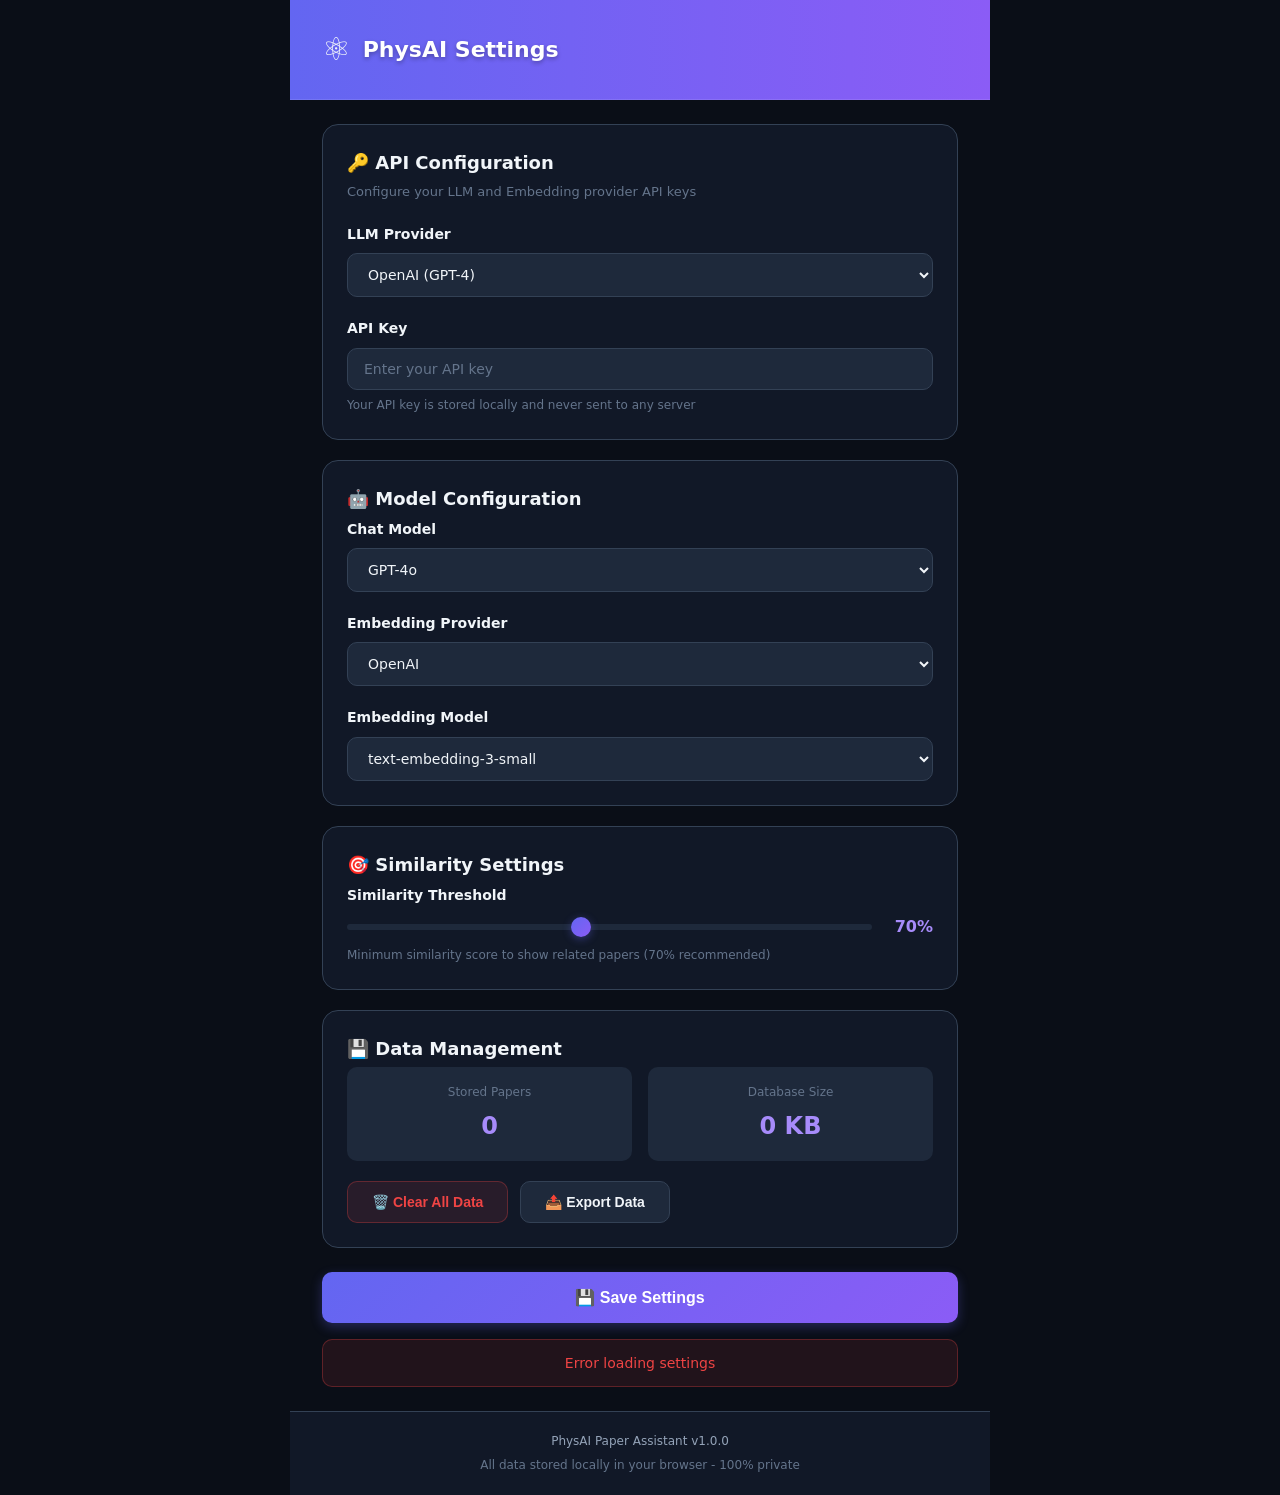
==== PhysAI-Paper-Assistant/settings/index.html @ 81713b88 "Add files via upload" ====
<!DOCTYPE html>
<html lang="en">
<head>
  <meta charset="UTF-8">
  <meta name="viewport" content="width=device-width, initial-scale=1.0">
  <title>PhysAI Paper Assistant - Settings</title>
  <link rel="stylesheet" href="styles.css">
</head>
<body>
  <div class="settings-container">
    <!-- Header -->
    <div class="settings-header">
      <div class="logo">
        <span class="logo-icon">⚛️</span>
        <span class="logo-text">PhysAI Settings</span>
      </div>
    </div>

    <!-- Main Content -->
    <div class="settings-content">
      <!-- API Configuration -->
      <section class="settings-section">
        <h2>🔑 API Configuration</h2>
        <p class="section-desc">Configure your LLM and Embedding provider API keys</p>
        
        <div class="form-group">
          <label for="llmProvider">LLM Provider</label>
          <select id="llmProvider">
            <option value="openai">OpenAI (GPT-4)</option>
            <option value="gemini">Google Gemini</option>
            <option value="grok">xAI Grok</option>
            <option value="claude">Anthropic Claude</option>
          </select>
        </div>

        <div class="form-group">
          <label for="apiKey">API Key</label>
          <input type="password" id="apiKey" placeholder="Enter your API key">
          <span class="hint">Your API key is stored locally and never sent to any server</span>
        </div>
      </section>

      <!-- Model Configuration -->
      <section class="settings-section">
        <h2>🤖 Model Configuration</h2>
        
        <div class="form-group">
          <label for="chatModel">Chat Model</label>
          <select id="chatModel">
            <optgroup label="OpenAI">
              <option value="gpt-4o">GPT-4o</option>
              <option value="gpt-4-turbo">GPT-4 Turbo</option>
              <option value="gpt-3.5-turbo">GPT-3.5 Turbo</option>
            </optgroup>
            <optgroup label="Gemini">
              <option value="gemini-1.5-pro">Gemini 1.5 Pro</option>
              <option value="gemini-1.5-flash">Gemini 1.5 Flash</option>
            </optgroup>
            <optgroup label="Grok">
              <option value="grok-2">Grok-2</option>
              <option value="grok-beta">Grok-Beta</option>
            </optgroup>
            <optgroup label="Claude">
              <option value="claude-3-5-sonnet-20241022">Claude 3.5 Sonnet</option>
              <option value="claude-3-opus-20240229">Claude 3 Opus</option>
            </optgroup>
          </select>
        </div>

        <div class="form-group">
          <label for="embeddingProvider">Embedding Provider</label>
          <select id="embeddingProvider">
            <option value="openai">OpenAI</option>
            <option value="gemini">Google Gemini</option>
          </select>
        </div>

        <div class="form-group">
          <label for="embeddingModel">Embedding Model</label>
          <select id="embeddingModel">
            <optgroup label="OpenAI">
              <option value="text-embedding-3-large">text-embedding-3-large</option>
              <option value="text-embedding-3-small" selected>text-embedding-3-small</option>
              <option value="text-embedding-ada-002">text-embedding-ada-002</option>
            </optgroup>
            <optgroup label="Gemini">
              <option value="embedding-001">embedding-001</option>
            </optgroup>
          </select>
        </div>
      </section>

      <!-- Similarity Settings -->
      <section class="settings-section">
        <h2>🎯 Similarity Settings</h2>
        
        <div class="form-group">
          <label for="similarityThreshold">Similarity Threshold</label>
          <div class="slider-group">
            <input type="range" id="similarityThreshold" min="50" max="95" value="70">
            <span id="thresholdValue">70%</span>
          </div>
          <span class="hint">Minimum similarity score to show related papers (70% recommended)</span>
        </div>
      </section>

      <!-- Data Management -->
      <section class="settings-section">
        <h2>💾 Data Management</h2>
        
        <div class="data-stats">
          <div class="stat-item">
            <span class="stat-label">Stored Papers</span>
            <span class="stat-value" id="paperCount">0</span>
          </div>
          <div class="stat-item">
            <span class="stat-label">Database Size</span>
            <span class="stat-value" id="dbSize">0 KB</span>
          </div>
        </div>

        <div class="button-group">
          <button class="btn danger" id="clearData">
            🗑️ Clear All Data
          </button>
          <button class="btn secondary" id="exportData">
            📤 Export Data
          </button>
        </div>
      </section>

      <!-- Save Button -->
      <div class="settings-actions">
        <button class="btn primary" id="saveSettings">
          💾 Save Settings
        </button>
      </div>

      <!-- Status Message -->
      <div class="status-message" id="statusMessage"></div>
    </div>

    <!-- Footer -->
    <div class="settings-footer">
      <p>PhysAI Paper Assistant v1.0.0</p>
      <p>All data stored locally in your browser - 100% private</p>
    </div>
  </div>

  <script src="settings.js"></script>
</body>
</html>
---- PhysAI-Paper-Assistant/settings/styles.css ----
/**
 * PhysAI Paper Assistant - Settings Page Styles
 * Dark physics theme with deep blue and purple
 */

* {
  margin: 0;
  padding: 0;
  box-sizing: border-box;
}

:root {
  --bg-primary: #0a0e17;
  --bg-secondary: #111827;
  --bg-tertiary: #1e293b;
  --accent-primary: #6366f1;
  --accent-secondary: #8b5cf6;
  --accent-glow: #a78bfa;
  --text-primary: #f1f5f9;
  --text-secondary: #94a3b8;
  --text-muted: #64748b;
  --border: #334155;
  --success: #10b981;
  --error: #ef4444;
  --warning: #f59e0b;
}

body {
  font-family: 'Segoe UI', system-ui, -apple-system, sans-serif;
  background: var(--bg-primary);
  color: var(--text-primary);
  min-height: 100vh;
  line-height: 1.6;
}

.settings-container {
  max-width: 700px;
  margin: 0 auto;
  min-height: 100vh;
  display: flex;
  flex-direction: column;
}

/* Header */
.settings-header {
  display: flex;
  justify-content: space-between;
  align-items: center;
  padding: 24px 32px;
  background: linear-gradient(90deg, var(--accent-primary) 0%, var(--accent-secondary) 100%);
  border-bottom: 1px solid rgba(255, 255, 255, 0.1);
}

.logo {
  display: flex;
  align-items: center;
  gap: 12px;
}

.logo-icon {
  font-size: 32px;
}

.logo-text {
  font-size: 22px;
  font-weight: 700;
  color: white;
  text-shadow: 0 2px 4px rgba(0, 0, 0, 0.3);
}

/* Main Content */
.settings-content {
  flex: 1;
  padding: 24px 32px;
}

/* Sections */
.settings-section {
  background: var(--bg-secondary);
  border: 1px solid var(--border);
  border-radius: 16px;
  padding: 24px;
  margin-bottom: 20px;
}

.settings-section h2 {
  font-size: 18px;
  font-weight: 600;
  color: var(--text-primary);
  margin-bottom: 4px;
}

.section-desc {
  font-size: 13px;
  color: var(--text-muted);
  margin-bottom: 20px;
}

/* Form Groups */
.form-group {
  margin-bottom: 20px;
}

.form-group:last-child {
  margin-bottom: 0;
}

.form-group label {
  display: block;
  font-size: 14px;
  font-weight: 600;
  color: var(--text-primary);
  margin-bottom: 8px;
}

.form-group input[type="text"],
.form-group input[type="password"],
.form-group select {
  width: 100%;
  padding: 12px 16px;
  background: var(--bg-tertiary);
  border: 1px solid var(--border);
  border-radius: 10px;
  color: var(--text-primary);
  font-size: 14px;
  font-family: inherit;
  transition: border-color 0.2s;
}

.form-group input:focus,
.form-group select:focus {
  outline: none;
  border-color: var(--accent-primary);
  box-shadow: 0 0 0 3px rgba(99, 102, 241, 0.1);
}

.form-group input::placeholder {
  color: var(--text-muted);
}

.form-group select {
  cursor: pointer;
}

.form-group select optgroup {
  color: var(--text-muted);
  font-weight: 600;
}

.hint {
  display: block;
  font-size: 12px;
  color: var(--text-muted);
  margin-top: 6px;
}

/* Slider */
.slider-group {
  display: flex;
  align-items: center;
  gap: 16px;
}

.slider-group input[type="range"] {
  flex: 1;
  height: 6px;
  -webkit-appearance: none;
  appearance: none;
  background: var(--bg-tertiary);
  border-radius: 3px;
  outline: none;
}

.slider-group input[type="range"]::-webkit-slider-thumb {
  -webkit-appearance: none;
  appearance: none;
  width: 20px;
  height: 20px;
  background: linear-gradient(135deg, var(--accent-primary) 0%, var(--accent-secondary) 100%);
  border-radius: 50%;
  cursor: pointer;
  box-shadow: 0 2px 8px rgba(99, 102, 241, 0.4);
}

.slider-group span {
  min-width: 45px;
  text-align: right;
  font-weight: 600;
  color: var(--accent-glow);
}

/* Data Stats */
.data-stats {
  display: grid;
  grid-template-columns: repeat(2, 1fr);
  gap: 16px;
  margin-bottom: 20px;
}

.stat-item {
  background: var(--bg-tertiary);
  border-radius: 10px;
  padding: 16px;
  text-align: center;
}

.stat-label {
  display: block;
  font-size: 12px;
  color: var(--text-muted);
  margin-bottom: 4px;
}

.stat-value {
  font-size: 24px;
  font-weight: 700;
  color: var(--accent-glow);
}

/* Buttons */
.button-group {
  display: flex;
  gap: 12px;
  flex-wrap: wrap;
}

.btn {
  padding: 12px 24px;
  border: none;
  border-radius: 10px;
  font-size: 14px;
  font-weight: 600;
  cursor: pointer;
  transition: all 0.2s;
  display: inline-flex;
  align-items: center;
  gap: 8px;
}

.btn.primary {
  background: linear-gradient(135deg, var(--accent-primary) 0%, var(--accent-secondary) 100%);
  color: white;
  box-shadow: 0 4px 12px rgba(99, 102, 241, 0.3);
}

.btn.primary:hover {
  transform: translateY(-2px);
  box-shadow: 0 6px 20px rgba(99, 102, 241, 0.4);
}

.btn.secondary {
  background: var(--bg-tertiary);
  color: var(--text-primary);
  border: 1px solid var(--border);
}

.btn.secondary:hover {
  border-color: var(--accent-primary);
  background: rgba(99, 102, 241, 0.1);
}

.btn.danger {
  background: rgba(239, 68, 68, 0.1);
  color: var(--error);
  border: 1px solid rgba(239, 68, 68, 0.3);
}

.btn.danger:hover {
  background: rgba(239, 68, 68, 0.2);
}

/* Settings Actions */
.settings-actions {
  margin-top: 24px;
}

.settings-actions .btn {
  width: 100%;
  justify-content: center;
  padding: 16px 24px;
  font-size: 16px;
}

/* Status Message */
.status-message {
  margin-top: 16px;
  padding: 12px 16px;
  border-radius: 10px;
  font-size: 14px;
  text-align: center;
  display: none;
}

.status-message.success {
  display: block;
  background: rgba(16, 185, 129, 0.1);
  color: var(--success);
  border: 1px solid rgba(16, 185, 129, 0.3);
}

.status-message.error {
  display: block;
  background: rgba(239, 68, 68, 0.1);
  color: var(--error);
  border: 1px solid rgba(239, 68, 68, 0.3);
}

/* Footer */
.settings-footer {
  padding: 20px 32px;
  background: var(--bg-secondary);
  border-top: 1px solid var(--border);
  text-align: center;
}

.settings-footer p {
  font-size: 12px;
  color: var(--text-muted);
}

.settings-footer p:first-child {
  margin-bottom: 4px;
  color: var(--text-secondary);
}
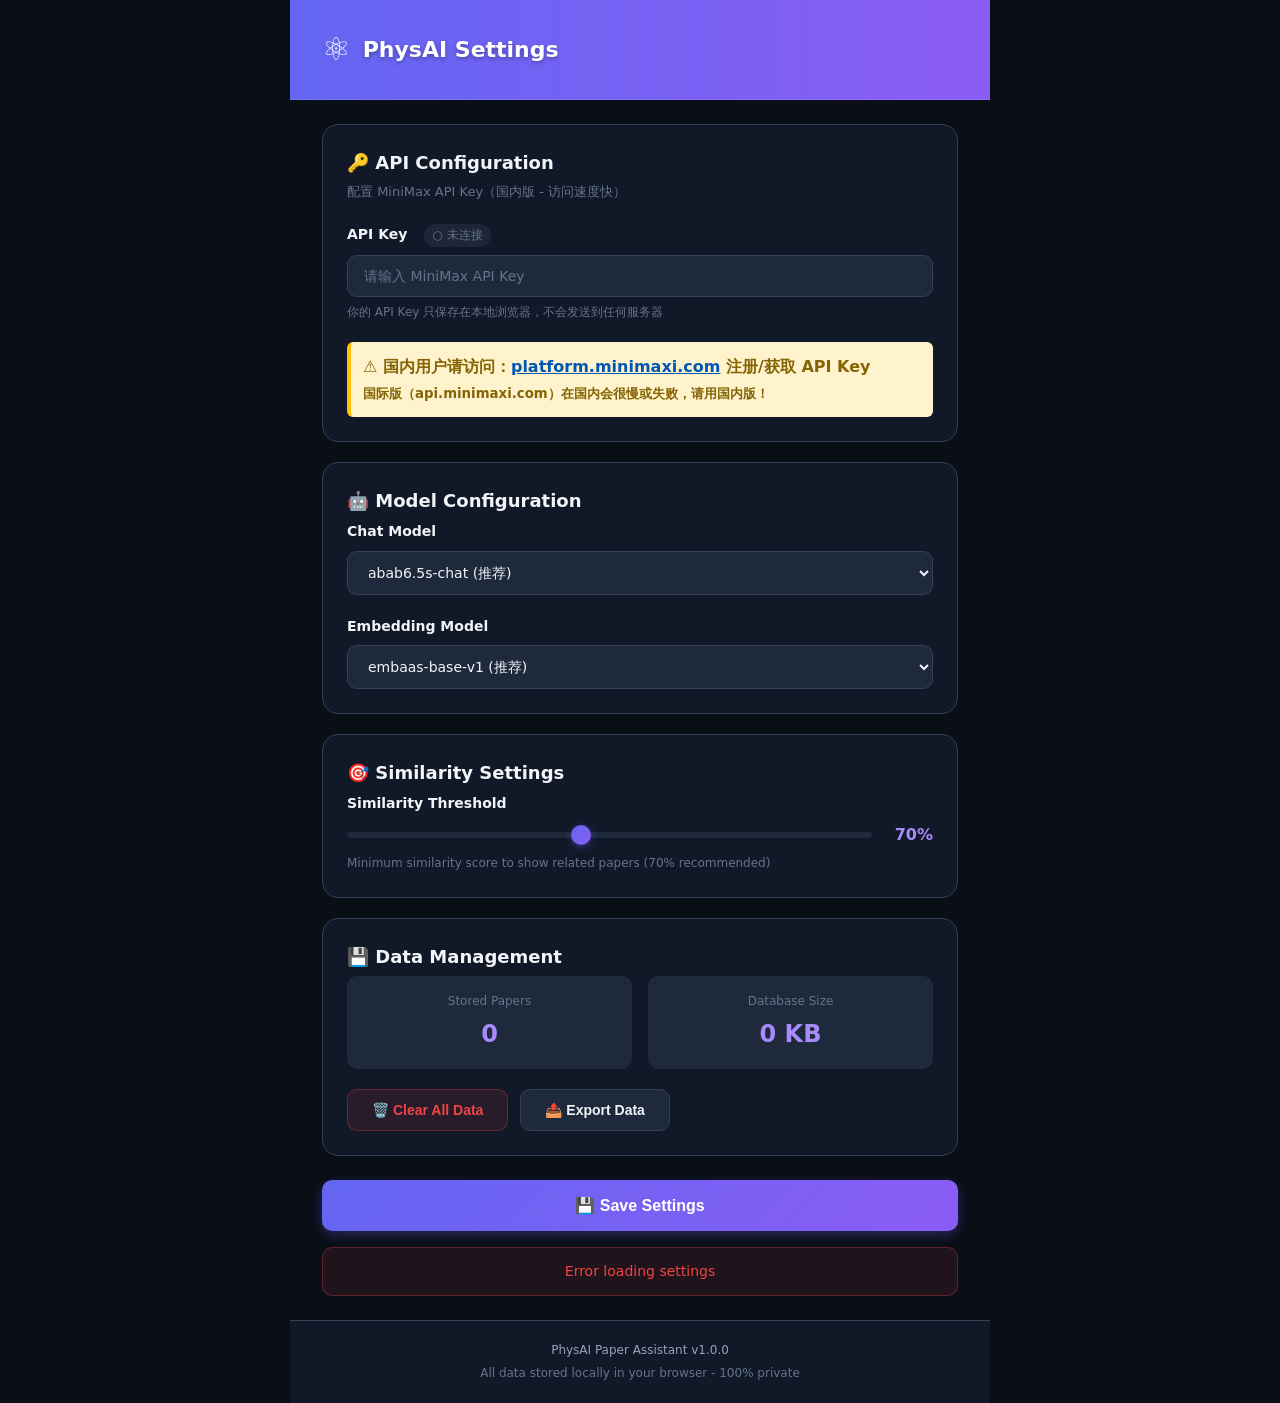
==== commit 51c36770: "Add files via upload" ====
--- a/PhysAI-Paper-Assistant/settings/index.html
+++ b/PhysAI-Paper-Assistant/settings/index.html
@@ -21,22 +21,23 @@
       <!-- API Configuration -->
       <section class="settings-section">
         <h2>🔑 API Configuration</h2>
-        <p class="section-desc">Configure your LLM and Embedding provider API keys</p>
+        <p class="section-desc">配置 MiniMax API Key（国内版 - 访问速度快）</p>
         
         <div class="form-group">
-          <label for="llmProvider">LLM Provider</label>
-          <select id="llmProvider">
-            <option value="openai">OpenAI (GPT-4)</option>
-            <option value="gemini">Google Gemini</option>
-            <option value="grok">xAI Grok</option>
-            <option value="claude">Anthropic Claude</option>
-          </select>
+          <label for="apiKey">
+            API Key 
+            <span id="connectionStatus" class="connection-status disconnected">○ 未连接</span>
+          </label>
+          <input type="password" id="apiKey" placeholder="请输入 MiniMax API Key">
+          <span class="hint">你的 API Key 只保存在本地浏览器，不会发送到任何服务器</span>
         </div>
 
-        <div class="form-group">
-          <label for="apiKey">API Key</label>
-          <input type="password" id="apiKey" placeholder="Enter your API key">
-          <span class="hint">Your API key is stored locally and never sent to any server</span>
+        <!-- 国内版提示 -->
+        <div class="form-group" style="margin-top: 16px; padding: 12px; background: #fff3cd; border-radius: 6px; border-left: 4px solid #ffc107;">
+          <p style="margin: 0; color: #856404; font-weight: bold;">
+            ⚠️ 国内用户请访问：<a href="https://platform.minimaxi.com" target="_blank" style="color: #0056b3;">platform.minimaxi.com</a> 注册/获取 API Key<br>
+            <small>国际版（api.minimaxi.com）在国内会很慢或失败，请用国内版！</small>
+          </p>
         </div>
       </section>
 
@@ -47,45 +48,16 @@
         <div class="form-group">
           <label for="chatModel">Chat Model</label>
           <select id="chatModel">
-            <optgroup label="OpenAI">
-              <option value="gpt-4o">GPT-4o</option>
-              <option value="gpt-4-turbo">GPT-4 Turbo</option>
-              <option value="gpt-3.5-turbo">GPT-3.5 Turbo</option>
-            </optgroup>
-            <optgroup label="Gemini">
-              <option value="gemini-1.5-pro">Gemini 1.5 Pro</option>
-              <option value="gemini-1.5-flash">Gemini 1.5 Flash</option>
-            </optgroup>
-            <optgroup label="Grok">
-              <option value="grok-2">Grok-2</option>
-              <option value="grok-beta">Grok-Beta</option>
-            </optgroup>
-            <optgroup label="Claude">
-              <option value="claude-3-5-sonnet-20241022">Claude 3.5 Sonnet</option>
-              <option value="claude-3-opus-20240229">Claude 3 Opus</option>
-            </optgroup>
-          </select>
-        </div>
-
-        <div class="form-group">
-          <label for="embeddingProvider">Embedding Provider</label>
-          <select id="embeddingProvider">
-            <option value="openai">OpenAI</option>
-            <option value="gemini">Google Gemini</option>
+            <option value="abab6.5s-chat">abab6.5s-chat (推荐)</option>
+            <option value="abab6.5g-chat">abab6.5g-chat</option>
           </select>
         </div>
 
         <div class="form-group">
           <label for="embeddingModel">Embedding Model</label>
           <select id="embeddingModel">
-            <optgroup label="OpenAI">
-              <option value="text-embedding-3-large">text-embedding-3-large</option>
-              <option value="text-embedding-3-small" selected>text-embedding-3-small</option>
-              <option value="text-embedding-ada-002">text-embedding-ada-002</option>
-            </optgroup>
-            <optgroup label="Gemini">
-              <option value="embedding-001">embedding-001</option>
-            </optgroup>
+            <option value="embaas-base-v1" selected>embaas-base-v1 (推荐)</option>
+            <option value="embaas-large-v1">embaas-large-v1</option>
           </select>
         </div>
       </section>
--- a/PhysAI-Paper-Assistant/settings/styles.css
+++ b/PhysAI-Paper-Assistant/settings/styles.css
@@ -322,3 +322,90 @@
   margin-bottom: 4px;
   color: var(--text-secondary);
 }
+
+/* Connection Status */
+.connection-status {
+  display: inline-block;
+  font-size: 12px;
+  font-weight: 500;
+  margin-left: 12px;
+  padding: 2px 8px;
+  border-radius: 12px;
+  transition: all 0.3s ease;
+}
+
+.connection-status.connected {
+  background: rgba(16, 185, 129, 0.15);
+  color: var(--success);
+}
+
+.connection-status.disconnected {
+  background: rgba(100, 116, 139, 0.15);
+  color: var(--text-muted);
+}
+
+/* Button Loading State */
+.btn.primary:disabled {
+  opacity: 0.7;
+  cursor: not-allowed;
+  transform: none !important;
+}
+
+.btn.primary:disabled:hover {
+  box-shadow: 0 4px 12px rgba(99, 102, 241, 0.3);
+}
+
+/* Spinner */
+.spinner {
+  display: inline-block;
+  width: 16px;
+  height: 16px;
+  border: 2px solid rgba(255, 255, 255, 0.3);
+  border-top-color: white;
+  border-radius: 50%;
+  animation: spin 0.8s linear infinite;
+  margin-right: 8px;
+}
+
+@keyframes spin {
+  to { transform: rotate(360deg); }
+}
+
+/* Input Error State */
+.form-group input.error {
+  border-color: var(--error) !important;
+  animation: shake 0.3s ease-in-out;
+}
+
+@keyframes shake {
+  0%, 100% { transform: translateX(0); }
+  25% { transform: translateX(-5px); }
+  75% { transform: translateX(5px); }
+}
+
+/* Error Message */
+.error-message {
+  color: var(--error);
+  font-size: 12px;
+  margin-top: 6px;
+  padding: 8px 12px;
+  background: rgba(239, 68, 68, 0.1);
+  border-radius: 6px;
+  border-left: 3px solid var(--error);
+}
+
+/* Loading Status Message */
+.status-message.loading {
+  display: block;
+  background: rgba(99, 102, 241, 0.1);
+  color: var(--accent-glow);
+  border: 1px solid rgba(99, 102, 241, 0.3);
+}
+
+/* Warning Status Message */
+.status-message.warning {
+  display: block;
+  background: rgba(245, 158, 11, 0.1);
+  color: var(--warning);
+  border: 1px solid rgba(245, 158, 11, 0.3);
+}
